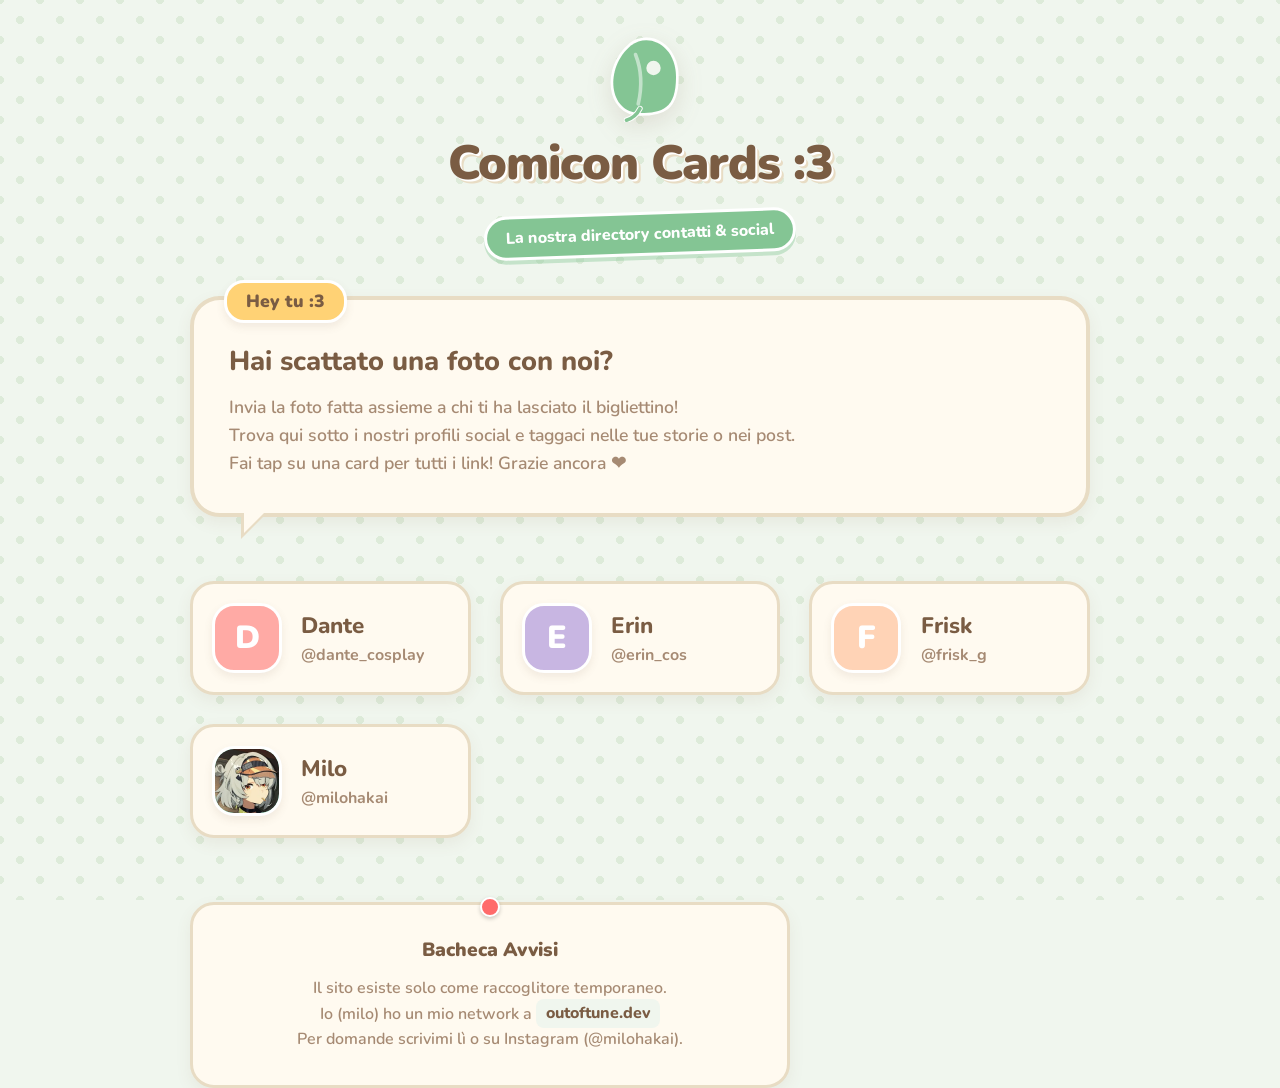
==== index.html @ 4d1de949 "Card per il comicon - Init Repository" ====
<!DOCTYPE html>
<html lang="it">
<head>
    <meta charset="utf-8" />
    <meta name="viewport" content="width=device-width,initial-scale=1" />
    <title>Comicon Cards :3</title>
    
    <!-- Favicon (l'icona che appare nella tab del browser) -->
    <link rel="icon" type="image/svg+xml" href="assets/images/leaf.svg">

    <!-- Font molto arrotondato per un effetto "giocoso" -->
    <link href="https://fonts.googleapis.com/css2?family=Nunito:wght@500;700;800;900&display=swap" rel="stylesheet">
    
    <!-- Link alla palette esterna -->
    <link rel="stylesheet" href="assets/palettes/base.css">

    <style>
        * {
            box-sizing: border-box;
        }

        html, body {
            height: 100%;
        }

        body {
            margin: 0;
            font-family: 'Nunito', sans-serif;
            color: var(--text-main);
            background-color: var(--bg-color);
            /* Pattern a pois in puro CSS */
            background-image: 
                radial-gradient(var(--dot-color) 15%, transparent 15%),
                radial-gradient(var(--dot-color) 15%, transparent 15%);
            background-position: 0 0, 20px 20px;
            background-size: 40px 40px;
            background-attachment: fixed;
            -webkit-font-smoothing: antialiased;
            display: flex;
            flex-direction: column;
            align-items: center;
            min-height: 100vh;
            padding: 2rem 1.5rem;
        }

        .container {
            width: 100%;
            max-width: 900px; /* Ripristinato a 900px per l'allineamento originale */
            margin: 0 auto;
        }

        /* Stile Header & Logo */
        .header {
            display: flex;
            flex-direction: column;
            align-items: center;
            gap: 1rem;
            margin-bottom: 2.5rem;
            text-align: center;
        }

        .logo-container {
            display: flex;
            flex-direction: column;
            align-items: center;
            gap: 0.5rem;
        }

        /* La Foglia (SVG Animato) */
        .logo-icon {
            width: 90px;
            height: 90px;
            animation: bounce-float 4s ease-in-out infinite;
            filter: drop-shadow(0 8px 12px rgba(122, 92, 67, 0.15));
        }

        @keyframes bounce-float {
            0%, 100% { transform: translateY(0) rotate(0deg); }
            50% { transform: translateY(-10px) rotate(5deg); }
        }

        /* Testo Logo Giocoso */
        .logo-text {
            font-size: 3rem;
            color: var(--text-main);
            margin: 0;
            font-weight: 900; /* Extra bold per effetto "chubby" */
            letter-spacing: -1px;
            text-shadow: 2px 2px 0px #FFF, 4px 4px 0px var(--border-color); /* Effetto testo 3D cartoon */
        }

        .tagline {
            font-size: 1rem;
            font-weight: 800;
            color: #FFF;
            background: #84C594; /* Verde pastello intenso */
            padding: 0.5rem 1.2rem;
            border-radius: 30px;
            border: 3px solid #FFF;
            box-shadow: 0 4px 0 rgba(132, 197, 148, 0.4);
            transform: rotate(-2deg);
        }

        /* Box di Dialogo NPC (Hero) */
        .hero {
            position: relative;
            background: var(--card-bg);
            border: 4px solid var(--border-color);
            border-radius: 30px;
            padding: 2.2rem;
            display: flex;
            gap: 1rem;
            align-items: center;
            margin-bottom: 4rem; /* Spazio extra per la codina del fumetto */
            box-shadow: var(--shadow-sm);
        }

        /* La "codina" del fumetto di dialogo */
        .hero::after {
            content: '';
            position: absolute;
            bottom: -20px;
            left: 50px;
            border-width: 20px 20px 0 0;
            border-style: solid;
            border-color: var(--card-bg) transparent transparent transparent;
            z-index: 2;
        }

        /* Bordo della codina del fumetto */
        .hero::before {
            content: '';
            position: absolute;
            bottom: -26px;
            left: 47px;
            border-width: 24px 24px 0 0;
            border-style: solid;
            border-color: var(--border-color) transparent transparent transparent;
            z-index: 1;
        }

        .hero .intro {
            display: flex;
            flex-direction: column;
            gap: 0.8rem;
            flex: 1;
        }

        /* Il "Nome" sopra il box di dialogo */
        .hero-nameplate {
            position: absolute;
            top: -20px;
            left: 30px;
            background: #FFD275; /* Giallo sole */
            color: #7A5C43;
            font-weight: 900;
            padding: 0.4rem 1.2rem;
            border-radius: 20px;
            border: 3px solid #FFF;
            box-shadow: 0 4px 8px rgba(122, 92, 67, 0.1);
            font-size: 1.1rem;
        }

        .hero h2 {
            margin: 0;
            font-size: 1.7rem;
            color: var(--text-main);
            font-weight: 800;
            margin-top: 0.5rem;
        }

        .hero p {
            margin: 0;
            font-size: 1.1rem;
            color: var(--text-muted);
            line-height: 1.6;
            font-weight: 600;
        }

        /* Griglia */
        .grid {
            display: grid;
            grid-template-columns: repeat(auto-fill, minmax(280px, 1fr));
            gap: 1.8rem;
            margin-bottom: 4rem;
        }

        /* Design Card "Bouncy" */
        .friend-card {
            display: flex;
            gap: 1.2rem;
            align-items: center;
            text-decoration: none;
            color: inherit;
            background: var(--card-bg);
            padding: 1.2rem;
            border-radius: 24px;
            border: 3px solid var(--border-color);
            transition: all 0.3s cubic-bezier(0.175, 0.885, 0.32, 1.275); /* Effetto molla/bounce */
            box-shadow: var(--shadow-sm);
            position: relative;
        }

        .friend-card:hover, .friend-card:focus {
            transform: translateY(-8px) scale(1.02);
            border-color: #84C594; /* Si illumina di verde */
            box-shadow: var(--shadow-md);
            outline: none;
        }

        .avatar {
            width: 70px;
            height: 70px;
            border-radius: 22px; /* Molto arrotondato */
            flex: 0 0 70px;
            display: inline-flex;
            align-items: center;
            justify-content: center;
            font-size: 2rem;
            font-weight: 900;
            color: #FFFFFF;
            border: 3px solid #FFF;
            box-shadow: 0 4px 8px rgba(122, 92, 67, 0.1);
            overflow: hidden;
            background-color: var(--bg-color); /* Fallback base */
        }

        .avatar img {
            width: 100%;
            height: 100%;
            object-fit: cover;
            border-radius: 19px; /* Per incastrarsi perfettamente dentro il bordo bianco */
        }

        .card-content {
            display: flex;
            flex-direction: column;
            gap: 0.2rem;
            overflow: hidden;
            flex: 1;
        }

        .card-title {
            font-size: 1.4rem;
            color: var(--text-main);
            font-weight: 800;
        }

        .card-sub {
            font-size: 1rem;
            color: var(--text-muted);
            font-weight: 700;
        }

        /* Footer Stile "Bacheca degli avvisi" */
        .footer {
            width: 100%;
            max-width: 600px;
            text-align: center;
            padding: 2rem;
            background: var(--card-bg);
            border: 3px solid var(--border-color);
            border-radius: 24px;
            margin-top: auto;
            position: relative;
            box-shadow: var(--shadow-sm);
        }

        /* Finta puntina da disegno in alto al centro */
        .footer::before {
            content: '';
            position: absolute;
            top: -8px;
            left: 50%;
            transform: translateX(-50%);
            width: 16px;
            height: 16px;
            background: #FF6B6B; /* Puntina rossa */
            border-radius: 50%;
            border: 2px solid #FFF;
            box-shadow: 0 2px 4px rgba(0,0,0,0.2);
        }

        .kicker {
            display: inline-block;
            font-size: 1.2rem;
            font-weight: 900;
            color: var(--text-main);
            margin-bottom: 0.8rem;
        }

        .footer p {
            margin: 0;
            font-size: 1rem;
            color: var(--text-muted);
            line-height: 1.6;
            font-weight: 600;
        }

        .footer code {
            background: var(--bg-color);
            padding: 0.2rem 0.6rem;
            border-radius: 8px;
            color: var(--text-main);
            font-weight: 800;
            font-family: inherit;
        }

        @media (max-width: 600px) {
            .hero { padding: 1.8rem; margin-bottom: 3.5rem; }
            .hero::after { left: 30px; }
            .hero::before { left: 27px; }
            .friend-card { padding: 1rem; }
        }
    </style>
</head>
<body>
    <div class="container">
        <header class="header" role="banner">
            <div class="logo-container">
                <!-- SVG Foglia caricato come immagine esterna -->
                <img class="logo-icon" src="assets/images/leaf.svg" alt="Logo Foglia Cozy">
                <h1 class="logo-text">Comicon Cards :3</h1>
            </div>
            <div class="tagline">La nostra directory contatti & social</div>
        </header>

        <!-- Box stile "Dialogo NPC" -->
        <section class="hero" aria-labelledby="hero-title">
            <div class="hero-nameplate">Hey tu :3</div>
            <div class="intro">
                <h2 id="hero-title">Hai scattato una foto con noi?</h2>
                <p>
                    Invia la foto fatta assieme a chi ti ha lasciato il bigliettino!
                    <br> Trova qui sotto i nostri profili social e taggaci nelle tue storie o nei post. 
                    <br> Fai tap su una card per tutti i link! Grazie ancora ❤
                </p>
            </div>
        </section>

        <main class="grid" id="friendsGrid" role="main" aria-live="polite">
            <a class="friend-card" href="assets/dante/index.html">
                <div class="avatar" style="background-color: var(--accent-dante);">
                    <img src="assets/images/dante.png" alt="Dante" onerror="this.outerHTML='D'">
                </div>
                <div class="card-content">
                    <div class="card-title">Dante</div>
                    <div class="card-sub">@dante_cosplay</div>
                </div>
            </a>

            <a class="friend-card" href="assets/erin/index.html">
                <div class="avatar" style="background-color: var(--accent-erin);">
                    <img src="assets/images/erin.png" alt="Erin" onerror="this.outerHTML='E'">
                </div>
                <div class="card-content">
                    <div class="card-title">Erin</div>
                    <div class="card-sub">@erin_cos</div>
                </div>
            </a>

            <a class="friend-card" href="assets/frisk/index.html">
                <div class="avatar" style="background-color: var(--accent-frisk);">
                    <img src="assets/images/frisk.png" alt="Frisk" onerror="this.outerHTML='F'">
                </div>
                <div class="card-content">
                    <div class="card-title">Frisk</div>
                    <div class="card-sub">@frisk_g</div>
                </div>
            </a>

            <a class="friend-card" href="assets/milo/index.html">
                <div class="avatar" style="background-color: var(--accent-milo);">
                    <img src="assets/images/milo.png" alt="Milo" onerror="this.outerHTML='M'">
                </div>
                <div class="card-content">
                    <div class="card-title">Milo</div>
                    <div class="card-sub">@milohakai</div>
                </div>
            </a>
        </main>

        <footer class="footer">
            <div class="kicker">Bacheca Avvisi</div>
            <p>
                Il sito esiste solo come raccoglitore temporaneo. 
                <br> Io (milo) ho un mio network a <code>outoftune.dev</code>  
                <br> Per domande scrivimi lì o su Instagram (@milohakai).    
            </p>
        </footer>
    </div>

<script>
(function(){
    const grid = document.getElementById('friendsGrid');
    const cards = Array.from(grid.querySelectorAll('.friend-card'));

    // Accessibilità: permettere il click tramite tastiera (Invio o Spazio) sulle card
    cards.forEach(card => {
        card.addEventListener('keydown', e => { 
            if(e.key === 'Enter' || e.key === ' ') {
                e.preventDefault();
                card.click(); 
            }
        });
        card.setAttribute('tabindex', '0');
    });
})();
</script>
</body>
</html>
---- assets/palettes/base.css ----
/* File: assets/palettes/base.css */
:root {
    /* Palette Animal Crossing Vibe */
    --bg-color: #F0F6EE; /* Menta/Salvia chiarissimo */
    --dot-color: #DDEBD9; /* Verde leggermente più scuro per i pois */
    --card-bg: #FFFAF0; /* Panna/Crema caldissimo */
    --border-color: #E8DCC4; /* Beige/Legno chiaro */
    --text-main: #7A5C43; /* Marrone "Legno" per i testi */
    --text-muted: #A68A73; /* Marrone sbiadito */
    
    /* Colori "Frutta" per i fallback avatar */
    --accent-dante: #FFAAA5; /* Pesca */
    --accent-erin: #C8B6E2;  /* Uva/Lavanda */
    --accent-frisk: #FFD3B6; /* Arancia morbida */
    --accent-milo: #A8E6CF;  /* Mela verde */
    
    /* Ombre morbide e arrotondate */
    --shadow-sm: 0 6px 16px rgba(122, 92, 67, 0.08);
    --shadow-md: 0 12px 24px rgba(122, 92, 67, 0.12);
}
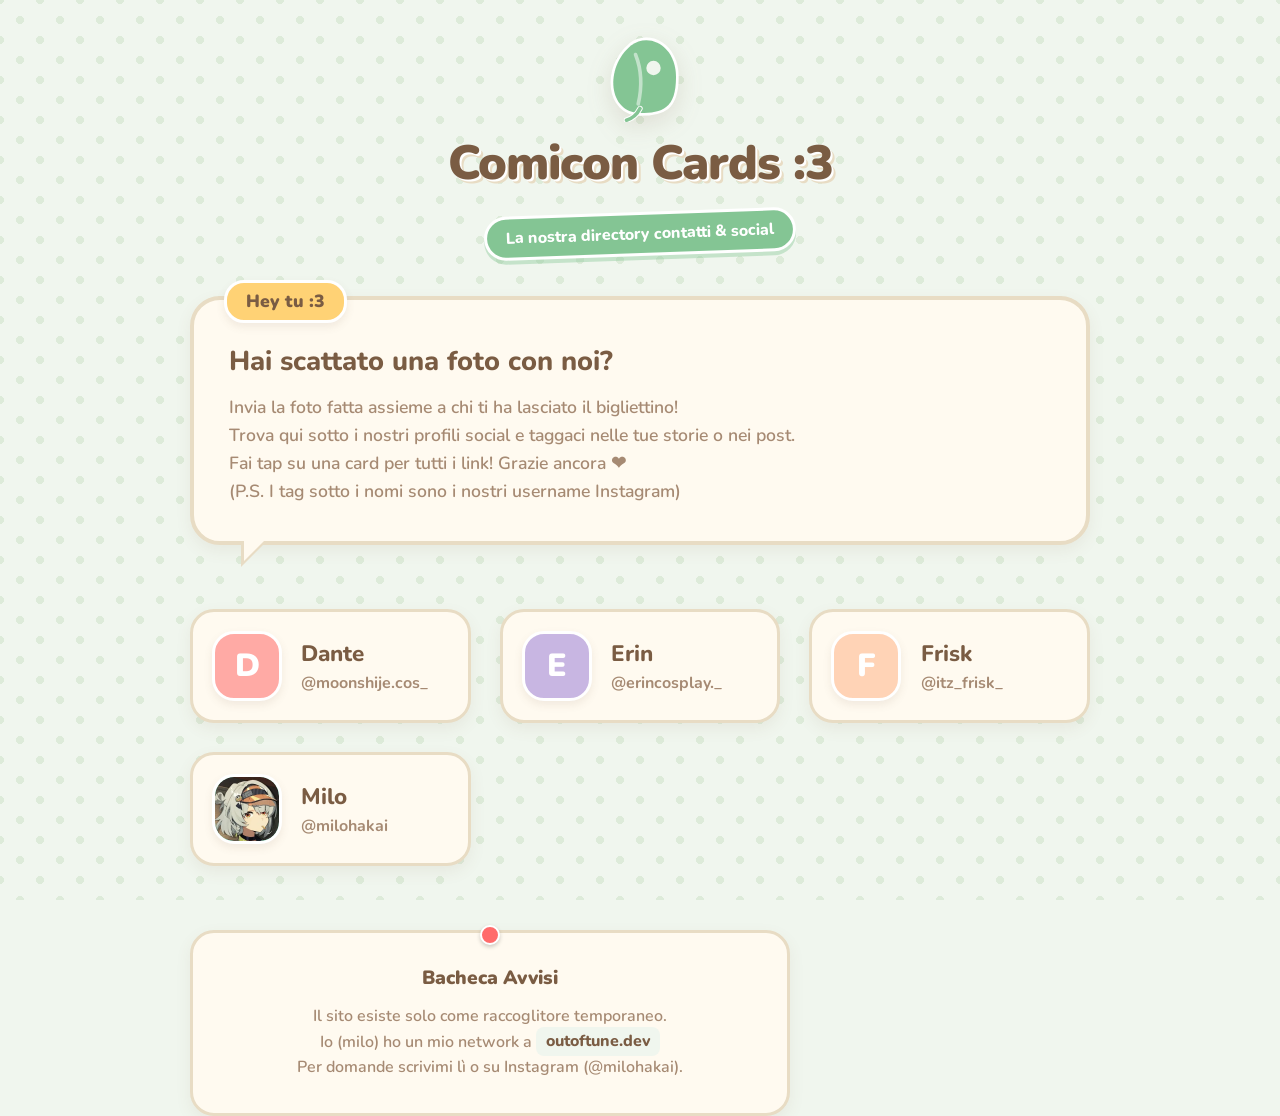
==== commit 3aedeadf: "Update index.html" ====
--- a/index.html
+++ b/index.html
@@ -334,6 +334,7 @@
                     Invia la foto fatta assieme a chi ti ha lasciato il bigliettino!
                     <br> Trova qui sotto i nostri profili social e taggaci nelle tue storie o nei post. 
                     <br> Fai tap su una card per tutti i link! Grazie ancora ❤
+                    <br> (P.S. I tag sotto i nomi sono i nostri username Instagram)
                 </p>
             </div>
         </section>
@@ -345,7 +346,7 @@
                 </div>
                 <div class="card-content">
                     <div class="card-title">Dante</div>
-                    <div class="card-sub">@dante_cosplay</div>
+                    <div class="card-sub">@moonshije.cos_</div>
                 </div>
             </a>
 
@@ -355,7 +356,7 @@
                 </div>
                 <div class="card-content">
                     <div class="card-title">Erin</div>
-                    <div class="card-sub">@erin_cos</div>
+                    <div class="card-sub">@erincosplay._</div>
                 </div>
             </a>
 
@@ -365,7 +366,7 @@
                 </div>
                 <div class="card-content">
                     <div class="card-title">Frisk</div>
-                    <div class="card-sub">@frisk_g</div>
+                    <div class="card-sub">@itz_frisk_</div>
                 </div>
             </a>
 
@@ -385,7 +386,7 @@
             <p>
                 Il sito esiste solo come raccoglitore temporaneo. 
                 <br> Io (milo) ho un mio network a <code>outoftune.dev</code>  
-                <br> Per domande scrivimi lì o su Instagram (@milohakai).    
+                <br> Per domande scrivimi lì o su Instagram (@milohakai).
             </p>
         </footer>
     </div>
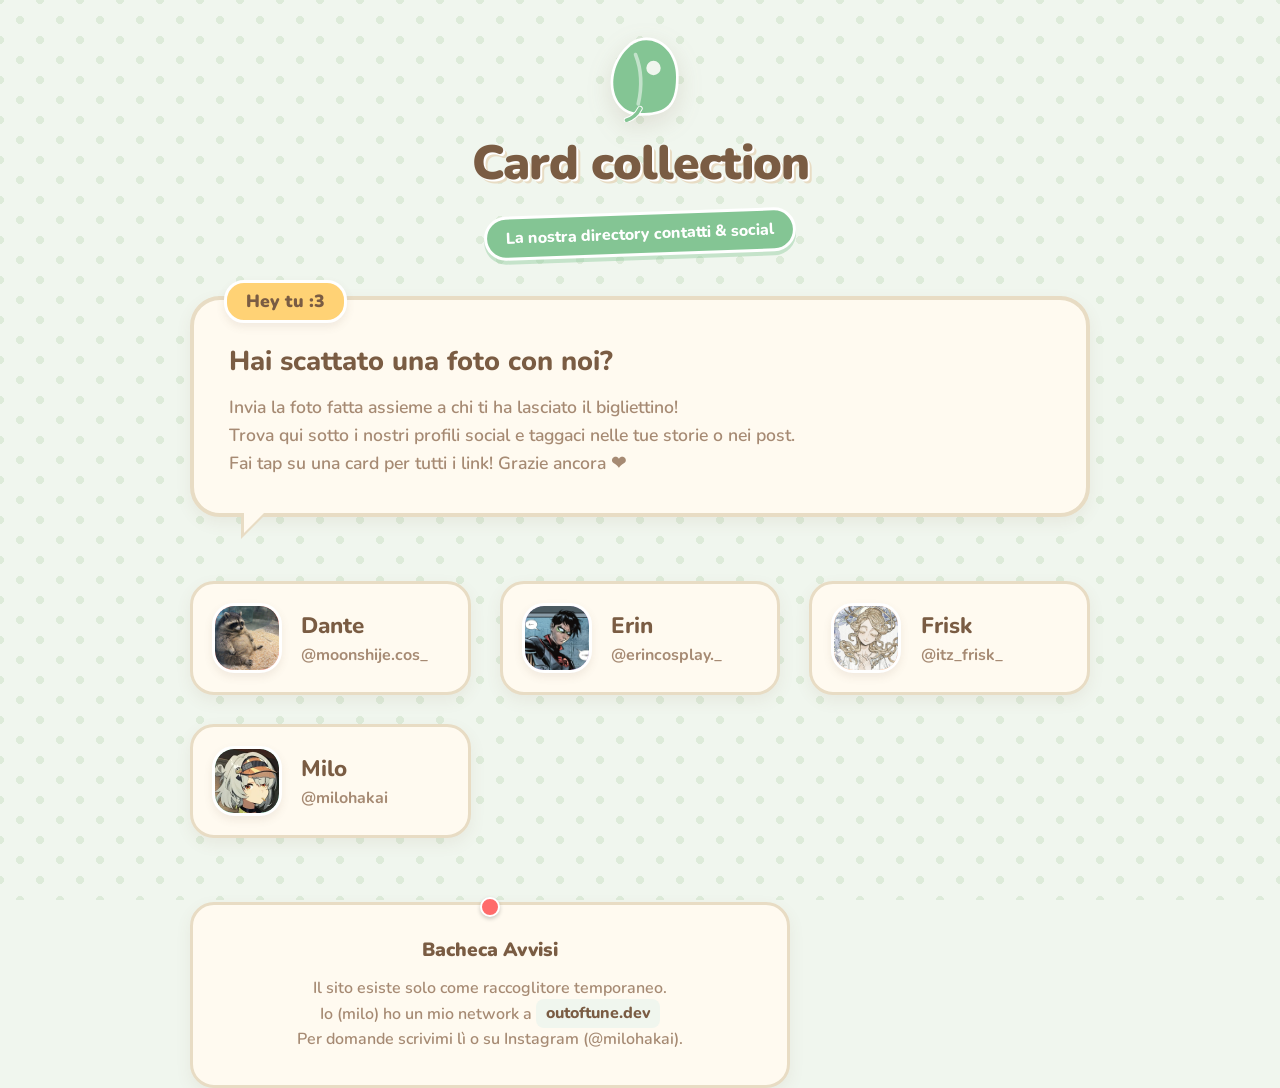
==== commit d27b1bb1: "Finished!! V1 is done" ====
--- a/index.html
+++ b/index.html
@@ -3,7 +3,7 @@
 <head>
     <meta charset="utf-8" />
     <meta name="viewport" content="width=device-width,initial-scale=1" />
-    <title>Comicon Cards :3</title>
+    <title>Comicon Contacts</title>
     
     <!-- Favicon (l'icona che appare nella tab del browser) -->
     <link rel="icon" type="image/svg+xml" href="assets/images/leaf.svg">
@@ -320,7 +320,7 @@
             <div class="logo-container">
                 <!-- SVG Foglia caricato come immagine esterna -->
                 <img class="logo-icon" src="assets/images/leaf.svg" alt="Logo Foglia Cozy">
-                <h1 class="logo-text">Comicon Cards :3</h1>
+                <h1 class="logo-text">Card collection</h1>
             </div>
             <div class="tagline">La nostra directory contatti & social</div>
         </header>
@@ -334,7 +334,6 @@
                     Invia la foto fatta assieme a chi ti ha lasciato il bigliettino!
                     <br> Trova qui sotto i nostri profili social e taggaci nelle tue storie o nei post. 
                     <br> Fai tap su una card per tutti i link! Grazie ancora ❤
-                    <br> (P.S. I tag sotto i nomi sono i nostri username Instagram)
                 </p>
             </div>
         </section>
@@ -342,7 +341,7 @@
         <main class="grid" id="friendsGrid" role="main" aria-live="polite">
             <a class="friend-card" href="assets/dante/index.html">
                 <div class="avatar" style="background-color: var(--accent-dante);">
-                    <img src="assets/images/dante.png" alt="Dante" onerror="this.outerHTML='D'">
+                    <img src="assets/images/dante.jpeg" alt="Dante" onerror="this.outerHTML='D'">
                 </div>
                 <div class="card-content">
                     <div class="card-title">Dante</div>
@@ -352,7 +351,7 @@
 
             <a class="friend-card" href="assets/erin/index.html">
                 <div class="avatar" style="background-color: var(--accent-erin);">
-                    <img src="assets/images/erin.png" alt="Erin" onerror="this.outerHTML='E'">
+                    <img src="assets/images/erin.jpeg" alt="Erin" onerror="this.outerHTML='E'">
                 </div>
                 <div class="card-content">
                     <div class="card-title">Erin</div>
@@ -362,7 +361,7 @@
 
             <a class="friend-card" href="assets/frisk/index.html">
                 <div class="avatar" style="background-color: var(--accent-frisk);">
-                    <img src="assets/images/frisk.png" alt="Frisk" onerror="this.outerHTML='F'">
+                    <img src="assets/images/frisk.jpeg" alt="Frisk" onerror="this.outerHTML='F'">
                 </div>
                 <div class="card-content">
                     <div class="card-title">Frisk</div>
@@ -386,7 +385,7 @@
             <p>
                 Il sito esiste solo come raccoglitore temporaneo. 
                 <br> Io (milo) ho un mio network a <code>outoftune.dev</code>  
-                <br> Per domande scrivimi lì o su Instagram (@milohakai).
+                <br> Per domande scrivimi lì o su Instagram (@milohakai).    
             </p>
         </footer>
     </div>
--- a/assets/palettes/base.css
+++ b/assets/palettes/base.css
@@ -1,20 +1,313 @@
-/* File: assets/palettes/base.css */
+/* * Palette Base: Animal Crossing Vibe 
+ * (Usata per la mappa principale)
+ */
 :root {
-    /* Palette Animal Crossing Vibe */
-    --bg-color: #F0F6EE; /* Menta/Salvia chiarissimo */
-    --dot-color: #DDEBD9; /* Verde leggermente più scuro per i pois */
-    --card-bg: #FFFAF0; /* Panna/Crema caldissimo */
-    --border-color: #E8DCC4; /* Beige/Legno chiaro */
-    --text-main: #7A5C43; /* Marrone "Legno" per i testi */
-    --text-muted: #A68A73; /* Marrone sbiadito */
+    --bg-color: #F0F6EE; 
+    --dot-color: #DDEBD9; 
+    --card-bg: #FFFAF0; 
+    --border-color: #E8DCC4; 
+    --text-main: #7A5C43; 
+    --text-muted: #A68A73; 
     
-    /* Colori "Frutta" per i fallback avatar */
-    --accent-dante: #FFAAA5; /* Pesca */
-    --accent-erin: #C8B6E2;  /* Uva/Lavanda */
-    --accent-frisk: #FFD3B6; /* Arancia morbida */
-    --accent-milo: #A8E6CF;  /* Mela verde */
+    --accent-dante: #FFAAA5; 
+    --accent-erin: #C8B6E2;  
+    --accent-frisk: #FFD3B6; 
+    --accent-milo: #A8E6CF;  
     
-    /* Ombre morbide e arrotondate */
     --shadow-sm: 0 6px 16px rgba(122, 92, 67, 0.08);
     --shadow-md: 0 12px 24px rgba(122, 92, 67, 0.12);
+}
+
+* {
+    box-sizing: border-box;
+}
+
+html, body {
+    height: 100%;
+}
+
+body {
+    margin: 0;
+    font-family: 'Nunito', sans-serif;
+    color: var(--text-main);
+    background-color: var(--bg-color);
+    /* Pattern a pois in puro CSS */
+    background-image: 
+        radial-gradient(var(--dot-color) 15%, transparent 15%),
+        radial-gradient(var(--dot-color) 15%, transparent 15%);
+    background-position: 0 0, 20px 20px;
+    background-size: 40px 40px;
+    background-attachment: fixed;
+    -webkit-font-smoothing: antialiased;
+    display: flex;
+    flex-direction: column;
+    align-items: center;
+    min-height: 100vh;
+    padding: 2rem 1.5rem;
+}
+
+.container {
+    width: 100%;
+    max-width: 900px;
+    margin: 0 auto;
+}
+
+/* Stile Header & Logo */
+.header {
+    display: flex;
+    flex-direction: column;
+    align-items: center;
+    gap: 1rem;
+    margin-bottom: 2.5rem;
+    text-align: center;
+}
+
+.logo-container {
+    display: flex;
+    flex-direction: column;
+    align-items: center;
+    gap: 0.5rem;
+}
+
+/* La Foglia (SVG Animato) */
+.logo-icon {
+    width: 90px;
+    height: 90px;
+    animation: bounce-float 4s ease-in-out infinite;
+    filter: drop-shadow(0 8px 12px rgba(122, 92, 67, 0.15));
+}
+
+@keyframes bounce-float {
+    0%, 100% { transform: translateY(0) rotate(0deg); }
+    50% { transform: translateY(-10px) rotate(5deg); }
+}
+
+/* Testo Logo Giocoso */
+.logo-text {
+    font-size: 3rem;
+    color: var(--text-main);
+    margin: 0;
+    font-weight: 900; 
+    letter-spacing: -1px;
+    text-shadow: 2px 2px 0px #FFF, 4px 4px 0px var(--border-color);
+}
+
+.tagline {
+    font-size: 1rem;
+    font-weight: 800;
+    color: #FFF;
+    background: #84C594;
+    padding: 0.5rem 1.2rem;
+    border-radius: 30px;
+    border: 3px solid #FFF;
+    box-shadow: 0 4px 0 rgba(132, 197, 148, 0.4);
+    transform: rotate(-2deg);
+}
+
+/* Box di Dialogo NPC (Hero) */
+.hero {
+    position: relative;
+    background: var(--card-bg);
+    border: 4px solid var(--border-color);
+    border-radius: 30px;
+    padding: 2.2rem;
+    display: flex;
+    gap: 1rem;
+    align-items: center;
+    margin-bottom: 4rem;
+    box-shadow: var(--shadow-sm);
+}
+
+.hero::after {
+    content: '';
+    position: absolute;
+    bottom: -20px;
+    left: 50px;
+    border-width: 20px 20px 0 0;
+    border-style: solid;
+    border-color: var(--card-bg) transparent transparent transparent;
+    z-index: 2;
+}
+
+.hero::before {
+    content: '';
+    position: absolute;
+    bottom: -26px;
+    left: 47px;
+    border-width: 24px 24px 0 0;
+    border-style: solid;
+    border-color: var(--border-color) transparent transparent transparent;
+    z-index: 1;
+}
+
+.hero .intro {
+    display: flex;
+    flex-direction: column;
+    gap: 0.8rem;
+    flex: 1;
+}
+
+.hero-nameplate {
+    position: absolute;
+    top: -20px;
+    left: 30px;
+    background: #FFD275;
+    color: #7A5C43;
+    font-weight: 900;
+    padding: 0.4rem 1.2rem;
+    border-radius: 20px;
+    border: 3px solid #FFF;
+    box-shadow: 0 4px 8px rgba(122, 92, 67, 0.1);
+    font-size: 1.1rem;
+}
+
+.hero h2 {
+    margin: 0;
+    font-size: 1.7rem;
+    color: var(--text-main);
+    font-weight: 800;
+    margin-top: 0.5rem;
+}
+
+.hero p {
+    margin: 0;
+    font-size: 1.1rem;
+    color: var(--text-muted);
+    line-height: 1.6;
+    font-weight: 600;
+}
+
+/* Griglia */
+.grid {
+    display: grid;
+    grid-template-columns: repeat(auto-fill, minmax(280px, 1fr));
+    gap: 1.8rem;
+    margin-bottom: 4rem;
+}
+
+/* Design Card */
+.friend-card {
+    display: flex;
+    gap: 1.2rem;
+    align-items: center;
+    text-decoration: none;
+    color: inherit;
+    background: var(--card-bg);
+    padding: 1.2rem;
+    border-radius: 24px;
+    border: 3px solid var(--border-color);
+    transition: all 0.3s cubic-bezier(0.175, 0.885, 0.32, 1.275);
+    box-shadow: var(--shadow-sm);
+    position: relative;
+}
+
+.friend-card:hover, .friend-card:focus {
+    transform: translateY(-8px) scale(1.02);
+    border-color: #84C594;
+    box-shadow: var(--shadow-md);
+    outline: none;
+}
+
+.avatar {
+    width: 70px;
+    height: 70px;
+    border-radius: 22px;
+    flex: 0 0 70px;
+    display: inline-flex;
+    align-items: center;
+    justify-content: center;
+    font-size: 2rem;
+    font-weight: 900;
+    color: #FFFFFF;
+    border: 3px solid #FFF;
+    box-shadow: 0 4px 8px rgba(122, 92, 67, 0.1);
+    overflow: hidden;
+    background-color: var(--bg-color);
+}
+
+.avatar img {
+    width: 100%;
+    height: 100%;
+    object-fit: cover;
+    border-radius: 19px;
+}
+
+.card-content {
+    display: flex;
+    flex-direction: column;
+    gap: 0.2rem;
+    overflow: hidden;
+    flex: 1;
+}
+
+.card-title {
+    font-size: 1.4rem;
+    color: var(--text-main);
+    font-weight: 800;
+}
+
+.card-sub {
+    font-size: 1rem;
+    color: var(--text-muted);
+    font-weight: 700;
+}
+
+/* Footer */
+.footer {
+    width: 100%;
+    max-width: 600px;
+    text-align: center;
+    padding: 2rem;
+    background: var(--card-bg);
+    border: 3px solid var(--border-color);
+    border-radius: 24px;
+    margin-top: auto;
+    position: relative;
+    box-shadow: var(--shadow-sm);
+}
+
+.footer::before {
+    content: '';
+    position: absolute;
+    top: -8px;
+    left: 50%;
+    transform: translateX(-50%);
+    width: 16px;
+    height: 16px;
+    background: #FF6B6B;
+    border-radius: 50%;
+    border: 2px solid #FFF;
+    box-shadow: 0 2px 4px rgba(0,0,0,0.2);
+}
+
+.kicker {
+    display: inline-block;
+    font-size: 1.2rem;
+    font-weight: 900;
+    color: var(--text-main);
+    margin-bottom: 0.8rem;
+}
+
+.footer p {
+    margin: 0;
+    font-size: 1rem;
+    color: var(--text-muted);
+    line-height: 1.6;
+    font-weight: 600;
+}
+
+.footer code {
+    background: var(--bg-color);
+    padding: 0.2rem 0.6rem;
+    border-radius: 8px;
+    color: var(--text-main);
+    font-weight: 800;
+    font-family: inherit;
+}
+
+@media (max-width: 600px) {
+    .hero { padding: 1.8rem; margin-bottom: 3.5rem; }
+    .hero::after { left: 30px; }
+    .hero::before { left: 27px; }
+    .friend-card { padding: 1rem; }
 }
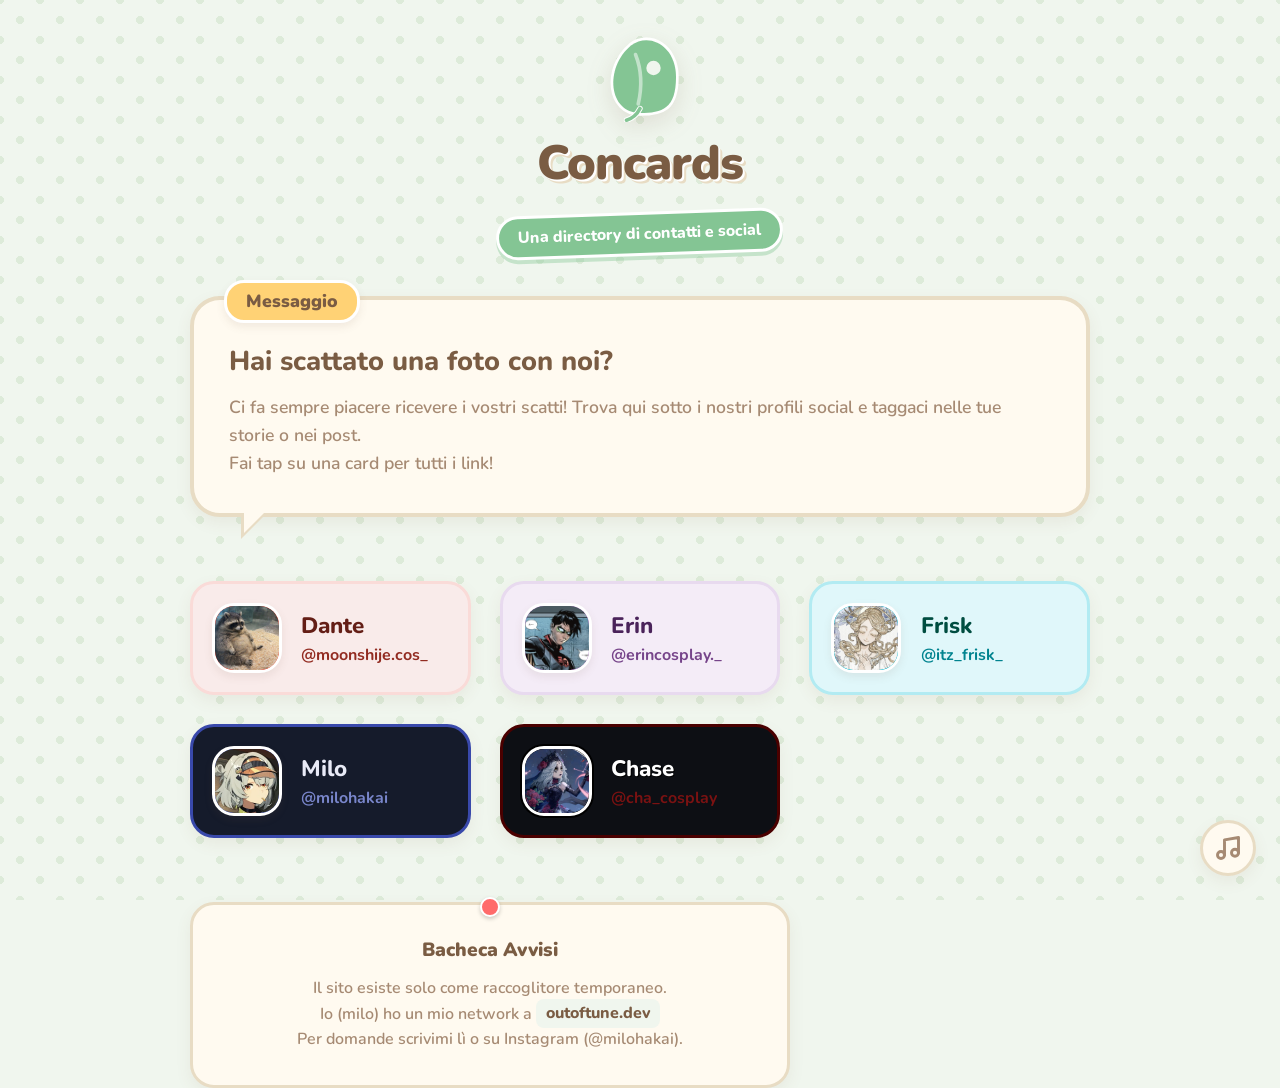
==== commit 76f0eaee: "Aggiustato e modificato un po di robe" ====
--- a/index.html
+++ b/index.html
@@ -3,314 +3,51 @@
 <head>
     <meta charset="utf-8" />
     <meta name="viewport" content="width=device-width,initial-scale=1" />
-    <title>Comicon Contacts</title>
+    <title>Concards | Contatti</title>
     
-    <!-- Favicon (l'icona che appare nella tab del browser) -->
     <link rel="icon" type="image/svg+xml" href="assets/images/leaf.svg">
 
-    <!-- Font molto arrotondato per un effetto "giocoso" -->
     <link href="https://fonts.googleapis.com/css2?family=Nunito:wght@500;700;800;900&display=swap" rel="stylesheet">
     
-    <!-- Link alla palette esterna -->
     <link rel="stylesheet" href="assets/palettes/base.css">
 
     <style>
-        * {
-            box-sizing: border-box;
+        @view-transition {
+            navigation: auto;
         }
 
-        html, body {
-            height: 100%;
-        }
-
-        body {
-            margin: 0;
-            font-family: 'Nunito', sans-serif;
-            color: var(--text-main);
-            background-color: var(--bg-color);
-            /* Pattern a pois in puro CSS */
-            background-image: 
-                radial-gradient(var(--dot-color) 15%, transparent 15%),
-                radial-gradient(var(--dot-color) 15%, transparent 15%);
-            background-position: 0 0, 20px 20px;
-            background-size: 40px 40px;
-            background-attachment: fixed;
-            -webkit-font-smoothing: antialiased;
+        /* Stili per il Music Player */
+        .music-btn {
+            position: fixed;
+            bottom: 24px;
+            right: 24px;
+            width: 56px;
+            height: 56px;
+            border-radius: 50%;
+            background: var(--card-bg);
+            border: 3px solid var(--border-color);
+            color: var(--text-muted);
             display: flex;
-            flex-direction: column;
-            align-items: center;
-            min-height: 100vh;
-            padding: 2rem 1.5rem;
-        }
-
-        .container {
-            width: 100%;
-            max-width: 900px; /* Ripristinato a 900px per l'allineamento originale */
-            margin: 0 auto;
-        }
-
-        /* Stile Header & Logo */
-        .header {
-            display: flex;
-            flex-direction: column;
-            align-items: center;
-            gap: 1rem;
-            margin-bottom: 2.5rem;
-            text-align: center;
-        }
-
-        .logo-container {
-            display: flex;
-            flex-direction: column;
-            align-items: center;
-            gap: 0.5rem;
-        }
-
-        /* La Foglia (SVG Animato) */
-        .logo-icon {
-            width: 90px;
-            height: 90px;
-            animation: bounce-float 4s ease-in-out infinite;
-            filter: drop-shadow(0 8px 12px rgba(122, 92, 67, 0.15));
-        }
-
-        @keyframes bounce-float {
-            0%, 100% { transform: translateY(0) rotate(0deg); }
-            50% { transform: translateY(-10px) rotate(5deg); }
-        }
-
-        /* Testo Logo Giocoso */
-        .logo-text {
-            font-size: 3rem;
-            color: var(--text-main);
-            margin: 0;
-            font-weight: 900; /* Extra bold per effetto "chubby" */
-            letter-spacing: -1px;
-            text-shadow: 2px 2px 0px #FFF, 4px 4px 0px var(--border-color); /* Effetto testo 3D cartoon */
-        }
-
-        .tagline {
-            font-size: 1rem;
-            font-weight: 800;
-            color: #FFF;
-            background: #84C594; /* Verde pastello intenso */
-            padding: 0.5rem 1.2rem;
-            border-radius: 30px;
-            border: 3px solid #FFF;
-            box-shadow: 0 4px 0 rgba(132, 197, 148, 0.4);
-            transform: rotate(-2deg);
-        }
-
-        /* Box di Dialogo NPC (Hero) */
-        .hero {
-            position: relative;
-            background: var(--card-bg);
-            border: 4px solid var(--border-color);
-            border-radius: 30px;
-            padding: 2.2rem;
-            display: flex;
-            gap: 1rem;
-            align-items: center;
-            margin-bottom: 4rem; /* Spazio extra per la codina del fumetto */
-            box-shadow: var(--shadow-sm);
-        }
-
-        /* La "codina" del fumetto di dialogo */
-        .hero::after {
-            content: '';
-            position: absolute;
-            bottom: -20px;
-            left: 50px;
-            border-width: 20px 20px 0 0;
-            border-style: solid;
-            border-color: var(--card-bg) transparent transparent transparent;
-            z-index: 2;
-        }
-
-        /* Bordo della codina del fumetto */
-        .hero::before {
-            content: '';
-            position: absolute;
-            bottom: -26px;
-            left: 47px;
-            border-width: 24px 24px 0 0;
-            border-style: solid;
-            border-color: var(--border-color) transparent transparent transparent;
-            z-index: 1;
-        }
-
-        .hero .intro {
-            display: flex;
-            flex-direction: column;
-            gap: 0.8rem;
-            flex: 1;
-        }
-
-        /* Il "Nome" sopra il box di dialogo */
-        .hero-nameplate {
-            position: absolute;
-            top: -20px;
-            left: 30px;
-            background: #FFD275; /* Giallo sole */
-            color: #7A5C43;
-            font-weight: 900;
-            padding: 0.4rem 1.2rem;
-            border-radius: 20px;
-            border: 3px solid #FFF;
-            box-shadow: 0 4px 8px rgba(122, 92, 67, 0.1);
-            font-size: 1.1rem;
-        }
-
-        .hero h2 {
-            margin: 0;
-            font-size: 1.7rem;
-            color: var(--text-main);
-            font-weight: 800;
-            margin-top: 0.5rem;
-        }
-
-        .hero p {
-            margin: 0;
-            font-size: 1.1rem;
-            color: var(--text-muted);
-            line-height: 1.6;
-            font-weight: 600;
-        }
-
-        /* Griglia */
-        .grid {
-            display: grid;
-            grid-template-columns: repeat(auto-fill, minmax(280px, 1fr));
-            gap: 1.8rem;
-            margin-bottom: 4rem;
-        }
-
-        /* Design Card "Bouncy" */
-        .friend-card {
-            display: flex;
-            gap: 1.2rem;
-            align-items: center;
-            text-decoration: none;
-            color: inherit;
-            background: var(--card-bg);
-            padding: 1.2rem;
-            border-radius: 24px;
-            border: 3px solid var(--border-color);
-            transition: all 0.3s cubic-bezier(0.175, 0.885, 0.32, 1.275); /* Effetto molla/bounce */
-            box-shadow: var(--shadow-sm);
-            position: relative;
-        }
-
-        .friend-card:hover, .friend-card:focus {
-            transform: translateY(-8px) scale(1.02);
-            border-color: #84C594; /* Si illumina di verde */
-            box-shadow: var(--shadow-md);
-            outline: none;
-        }
-
-        .avatar {
-            width: 70px;
-            height: 70px;
-            border-radius: 22px; /* Molto arrotondato */
-            flex: 0 0 70px;
-            display: inline-flex;
             align-items: center;
             justify-content: center;
-            font-size: 2rem;
-            font-weight: 900;
-            color: #FFFFFF;
-            border: 3px solid #FFF;
-            box-shadow: 0 4px 8px rgba(122, 92, 67, 0.1);
-            overflow: hidden;
-            background-color: var(--bg-color); /* Fallback base */
+            cursor: pointer;
+            box-shadow: var(--shadow-sm);
+            z-index: 1000;
+            transition: all 0.3s cubic-bezier(0.175, 0.885, 0.32, 1.275);
         }
-
-        .avatar img {
-            width: 100%;
-            height: 100%;
-            object-fit: cover;
-            border-radius: 19px; /* Per incastrarsi perfettamente dentro il bordo bianco */
+        .music-btn:hover {
+            transform: scale(1.1) translateY(-4px);
+            border-color: var(--text-main);
+            color: var(--text-main);
         }
-
-        .card-content {
-            display: flex;
-            flex-direction: column;
-            gap: 0.2rem;
-            overflow: hidden;
-            flex: 1;
+        .music-btn.playing {
+            color: #84C594;
+            border-color: #84C594;
+            animation: bounce-float-music 2s infinite ease-in-out;
         }
-
-        .card-title {
-            font-size: 1.4rem;
-            color: var(--text-main);
-            font-weight: 800;
-        }
-
-        .card-sub {
-            font-size: 1rem;
-            color: var(--text-muted);
-            font-weight: 700;
-        }
-
-        /* Footer Stile "Bacheca degli avvisi" */
-        .footer {
-            width: 100%;
-            max-width: 600px;
-            text-align: center;
-            padding: 2rem;
-            background: var(--card-bg);
-            border: 3px solid var(--border-color);
-            border-radius: 24px;
-            margin-top: auto;
-            position: relative;
-            box-shadow: var(--shadow-sm);
-        }
-
-        /* Finta puntina da disegno in alto al centro */
-        .footer::before {
-            content: '';
-            position: absolute;
-            top: -8px;
-            left: 50%;
-            transform: translateX(-50%);
-            width: 16px;
-            height: 16px;
-            background: #FF6B6B; /* Puntina rossa */
-            border-radius: 50%;
-            border: 2px solid #FFF;
-            box-shadow: 0 2px 4px rgba(0,0,0,0.2);
-        }
-
-        .kicker {
-            display: inline-block;
-            font-size: 1.2rem;
-            font-weight: 900;
-            color: var(--text-main);
-            margin-bottom: 0.8rem;
-        }
-
-        .footer p {
-            margin: 0;
-            font-size: 1rem;
-            color: var(--text-muted);
-            line-height: 1.6;
-            font-weight: 600;
-        }
-
-        .footer code {
-            background: var(--bg-color);
-            padding: 0.2rem 0.6rem;
-            border-radius: 8px;
-            color: var(--text-main);
-            font-weight: 800;
-            font-family: inherit;
-        }
-
-        @media (max-width: 600px) {
-            .hero { padding: 1.8rem; margin-bottom: 3.5rem; }
-            .hero::after { left: 30px; }
-            .hero::before { left: 27px; }
-            .friend-card { padding: 1rem; }
+        @keyframes bounce-float-music {
+            0%, 100% { transform: translateY(0); }
+            50% { transform: translateY(-6px); }
         }
     </style>
 </head>
@@ -318,28 +55,25 @@
     <div class="container">
         <header class="header" role="banner">
             <div class="logo-container">
-                <!-- SVG Foglia caricato come immagine esterna -->
                 <img class="logo-icon" src="assets/images/leaf.svg" alt="Logo Foglia Cozy">
-                <h1 class="logo-text">Card collection</h1>
+                <h1 class="logo-text"> Concards </h1>
             </div>
-            <div class="tagline">La nostra directory contatti & social</div>
+            <div class="tagline">Una directory di contatti e social</div>
         </header>
 
-        <!-- Box stile "Dialogo NPC" -->
-        <section class="hero" aria-labelledby="hero-title">
-            <div class="hero-nameplate">Hey tu :3</div>
+        <section class="hero">
+            <div class="hero-nameplate">Messaggio</div>
             <div class="intro">
-                <h2 id="hero-title">Hai scattato una foto con noi?</h2>
+                <h2>Hai scattato una foto con noi?</h2>
                 <p>
-                    Invia la foto fatta assieme a chi ti ha lasciato il bigliettino!
-                    <br> Trova qui sotto i nostri profili social e taggaci nelle tue storie o nei post. 
-                    <br> Fai tap su una card per tutti i link! Grazie ancora ❤
+                    Ci fa sempre piacere ricevere i vostri scatti! Trova qui sotto i nostri profili social e taggaci nelle tue storie o nei post. <br> Fai tap su una card per tutti i link!
                 </p>
             </div>
         </section>
 
-        <main class="grid" id="friendsGrid" role="main" aria-live="polite">
-            <a class="friend-card" href="assets/dante/index.html">
+        <main class="grid" id="friendsGrid">
+            
+            <a class="friend-card" href="assets/dante/index.html" style="--card-bg: #F9EBEA; --border-color: #FADBD8; --text-main: #641E16; --text-muted: #922B21; --card-accent: var(--accent-dante);">
                 <div class="avatar" style="background-color: var(--accent-dante);">
                     <img src="assets/images/dante.jpeg" alt="Dante" onerror="this.outerHTML='D'">
                 </div>
@@ -349,7 +83,7 @@
                 </div>
             </a>
 
-            <a class="friend-card" href="assets/erin/index.html">
+            <a class="friend-card" href="assets/erin/index.html" style="--card-bg: #F4ECF7; --border-color: #E8DAEF; --text-main: #4A235A; --text-muted: #76448A; --card-accent: var(--accent-erin);">
                 <div class="avatar" style="background-color: var(--accent-erin);">
                     <img src="assets/images/erin.jpeg" alt="Erin" onerror="this.outerHTML='E'">
                 </div>
@@ -359,7 +93,7 @@
                 </div>
             </a>
 
-            <a class="friend-card" href="assets/frisk/index.html">
+            <a class="friend-card" href="assets/frisk/index.html" style="--card-bg: #E0F7FA; --border-color: #B2EBF2; --text-main: #004D40; --text-muted: #00838F; --card-accent: var(--accent-frisk);">
                 <div class="avatar" style="background-color: var(--accent-frisk);">
                     <img src="assets/images/frisk.jpeg" alt="Frisk" onerror="this.outerHTML='F'">
                 </div>
@@ -369,7 +103,7 @@
                 </div>
             </a>
 
-            <a class="friend-card" href="assets/milo/index.html">
+            <a class="friend-card" href="assets/milo/index.html" style="--card-bg: #151B2B; --border-color: #3949AB; --text-main: #E8EAF6; --text-muted: #7986CB; --card-accent: var(--accent-milo);">
                 <div class="avatar" style="background-color: var(--accent-milo);">
                     <img src="assets/images/milo.png" alt="Milo" onerror="this.outerHTML='M'">
                 </div>
@@ -378,6 +112,17 @@
                     <div class="card-sub">@milohakai</div>
                 </div>
             </a>
+
+            <a class="friend-card" href="assets/chase/index.html" style="--card-bg: #0d0f14; --border-color: #4a0000; --text-main: #fff; --text-muted: #7a1212; --card-accent: #660000;">
+                <div class="avatar" style="background-color: #000; box-shadow: 0 0 0 2px #000;">
+                    <img src="assets/images/chase.jpg" alt="Chase" onerror="this.outerHTML='C'">
+                </div>
+                <div class="card-content">
+                    <div class="card-title" style="text-shadow: 1px 1px 0 #000;">Chase</div>
+                    <div class="card-sub">@cha_cosplay</div>
+                </div>
+            </a>
+
         </main>
 
         <footer class="footer">
@@ -390,22 +135,50 @@
         </footer>
     </div>
 
-<script>
-(function(){
-    const grid = document.getElementById('friendsGrid');
-    const cards = Array.from(grid.querySelectorAll('.friend-card'));
+    <audio id="bgMusic" loop>
+        <source src="assets/audio/theme.mp3" type="audio/mpeg">
+    </audio>
 
-    // Accessibilità: permettere il click tramite tastiera (Invio o Spazio) sulle card
-    cards.forEach(card => {
-        card.addEventListener('keydown', e => { 
-            if(e.key === 'Enter' || e.key === ' ') {
-                e.preventDefault();
-                card.click(); 
+    <button id="musicToggle" class="music-btn">
+        <svg id="musicIcon" width="28" height="28" viewBox="0 0 24 24" fill="none" stroke="currentColor" stroke-width="2.5" stroke-linecap="round" stroke-linejoin="round">
+            <path d="M9 18V5l12-2v13"></path>
+            <circle cx="6" cy="18" r="3"></circle>
+            <circle cx="18" cy="16" r="3"></circle>
+        </svg>
+    </button>
+
+    <script>
+        const musicBtn = document.getElementById('musicToggle');
+        const bgMusic = document.getElementById('bgMusic');
+        let isPlaying = false;
+
+        window.addEventListener('DOMContentLoaded', () => {
+            const savedTime = sessionStorage.getItem('musicTime');
+            const savedState = sessionStorage.getItem('musicPlaying');
+            if (savedTime) bgMusic.currentTime = parseFloat(savedTime);
+            if (savedState === 'true') {
+                bgMusic.play().then(() => {
+                    isPlaying = true;
+                    musicBtn.classList.add('playing');
+                }).catch(() => {});
             }
         });
-        card.setAttribute('tabindex', '0');
-    });
-})();
-</script>
+
+        musicBtn.addEventListener('click', () => {
+            if (isPlaying) {
+                bgMusic.pause();
+                musicBtn.classList.remove('playing');
+            } else {
+                bgMusic.play();
+                musicBtn.classList.add('playing');
+            }
+            isPlaying = !isPlaying;
+            sessionStorage.setItem('musicPlaying', isPlaying);
+        });
+
+        window.addEventListener('beforeunload', () => {
+            sessionStorage.setItem('musicTime', bgMusic.currentTime);
+        });
+    </script>
 </body>
 </html>
--- a/assets/palettes/base.css
+++ b/assets/palettes/base.css
@@ -9,10 +9,10 @@
     --text-main: #7A5C43; 
     --text-muted: #A68A73; 
     
-    --accent-dante: #FFAAA5; 
-    --accent-erin: #C8B6E2;  
-    --accent-frisk: #FFD3B6; 
-    --accent-milo: #A8E6CF;  
+    --accent-dante: #E74C3C; /* Rosso Dante */
+    --accent-erin: #AF7AC5;  /* Viola pastello Erin */
+    --accent-frisk: #00BCD4; /* Cyan Frisk */
+    --accent-milo: #5C6BC0;  /* Indaco Milo */
     
     --shadow-sm: 0 6px 16px rgba(122, 92, 67, 0.08);
     --shadow-md: 0 12px 24px rgba(122, 92, 67, 0.12);
@@ -203,7 +203,8 @@
 
 .friend-card:hover, .friend-card:focus {
     transform: translateY(-8px) scale(1.02);
-    border-color: #84C594;
+    /* Usa il colore specifico della card, oppure il verde di default se non lo trova */
+    border-color: var(--card-accent, #84C594);
     box-shadow: var(--shadow-md);
     outline: none;
 }
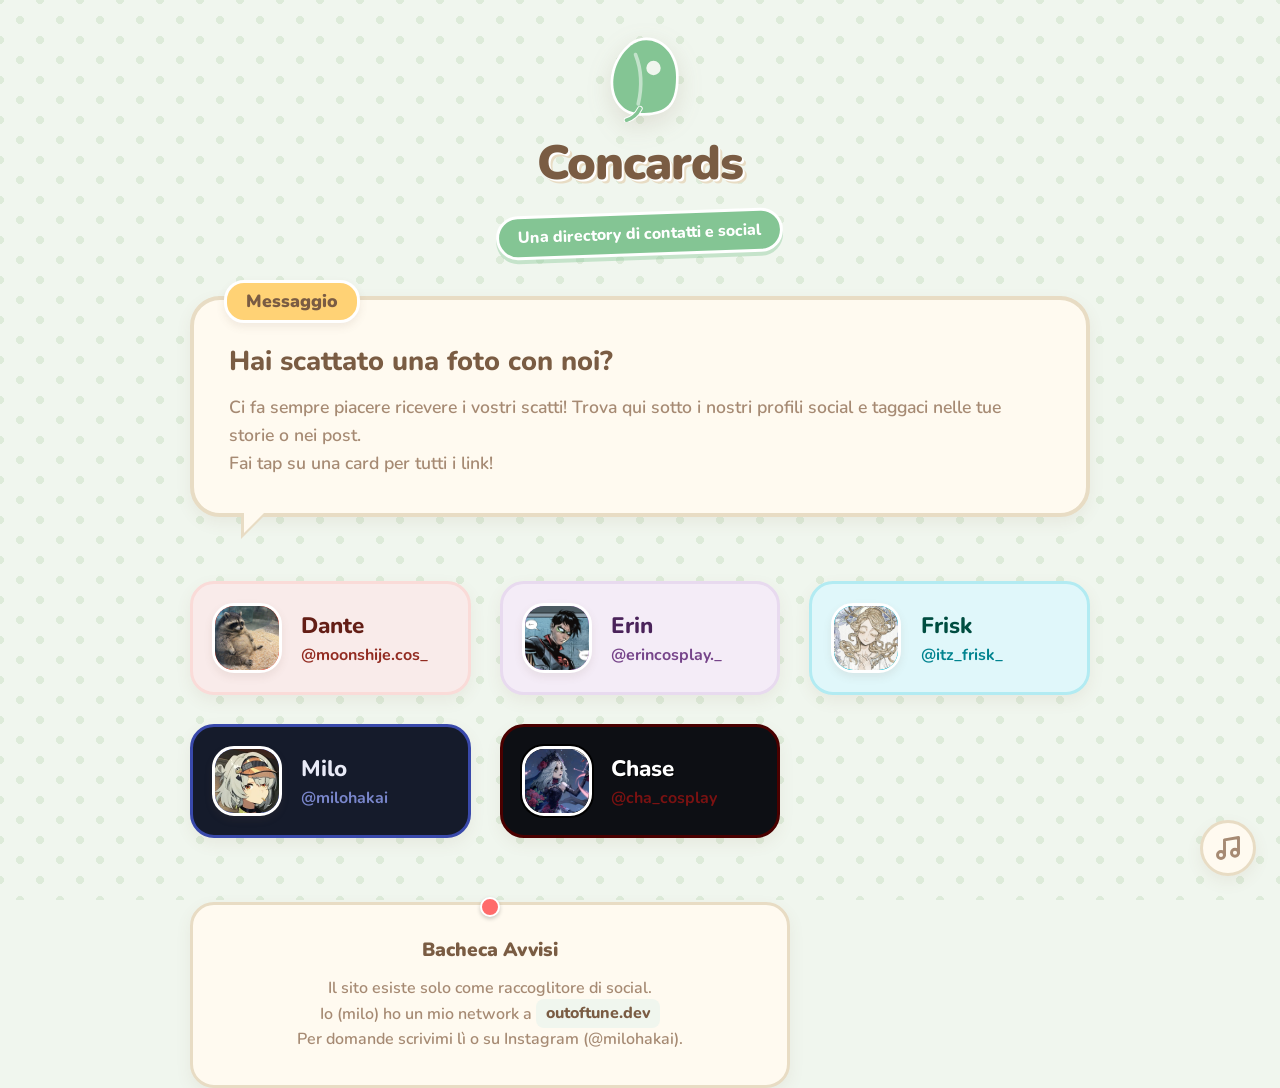
==== commit 5b1f4eff: "Update index.html" ====
--- a/index.html
+++ b/index.html
@@ -128,7 +128,7 @@
         <footer class="footer">
             <div class="kicker">Bacheca Avvisi</div>
             <p>
-                Il sito esiste solo come raccoglitore temporaneo. 
+                Il sito esiste solo come raccoglitore di social. 
                 <br> Io (milo) ho un mio network a <code>outoftune.dev</code>  
                 <br> Per domande scrivimi lì o su Instagram (@milohakai).    
             </p>
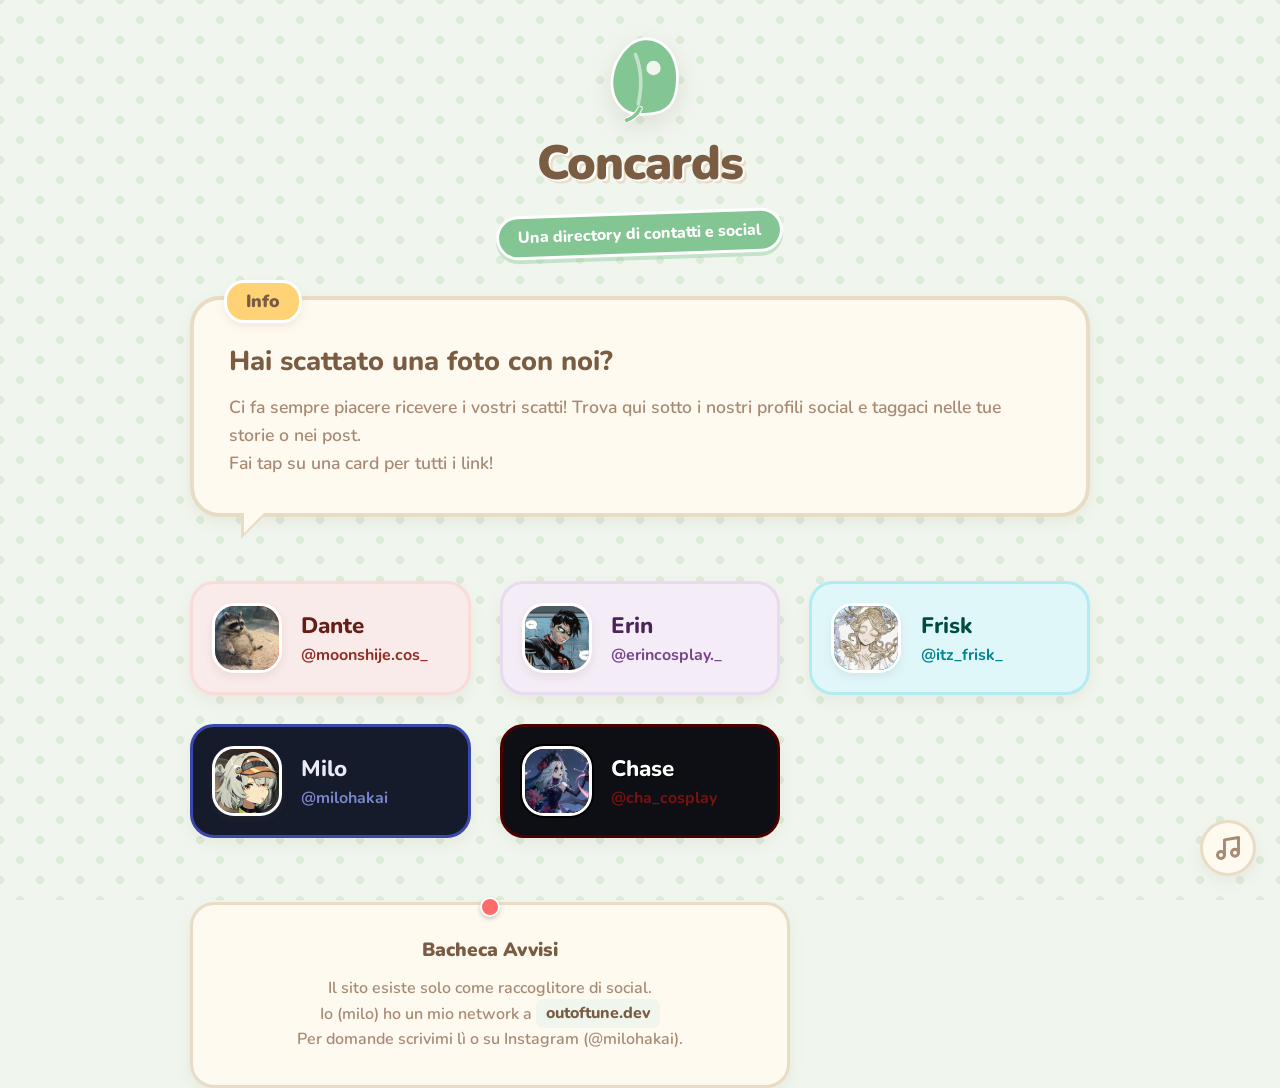
==== commit e17a8b20: "Update index.html" ====
--- a/index.html
+++ b/index.html
@@ -62,7 +62,7 @@
         </header>
 
         <section class="hero">
-            <div class="hero-nameplate">Messaggio</div>
+            <div class="hero-nameplate">Info</div>
             <div class="intro">
                 <h2>Hai scattato una foto con noi?</h2>
                 <p>
